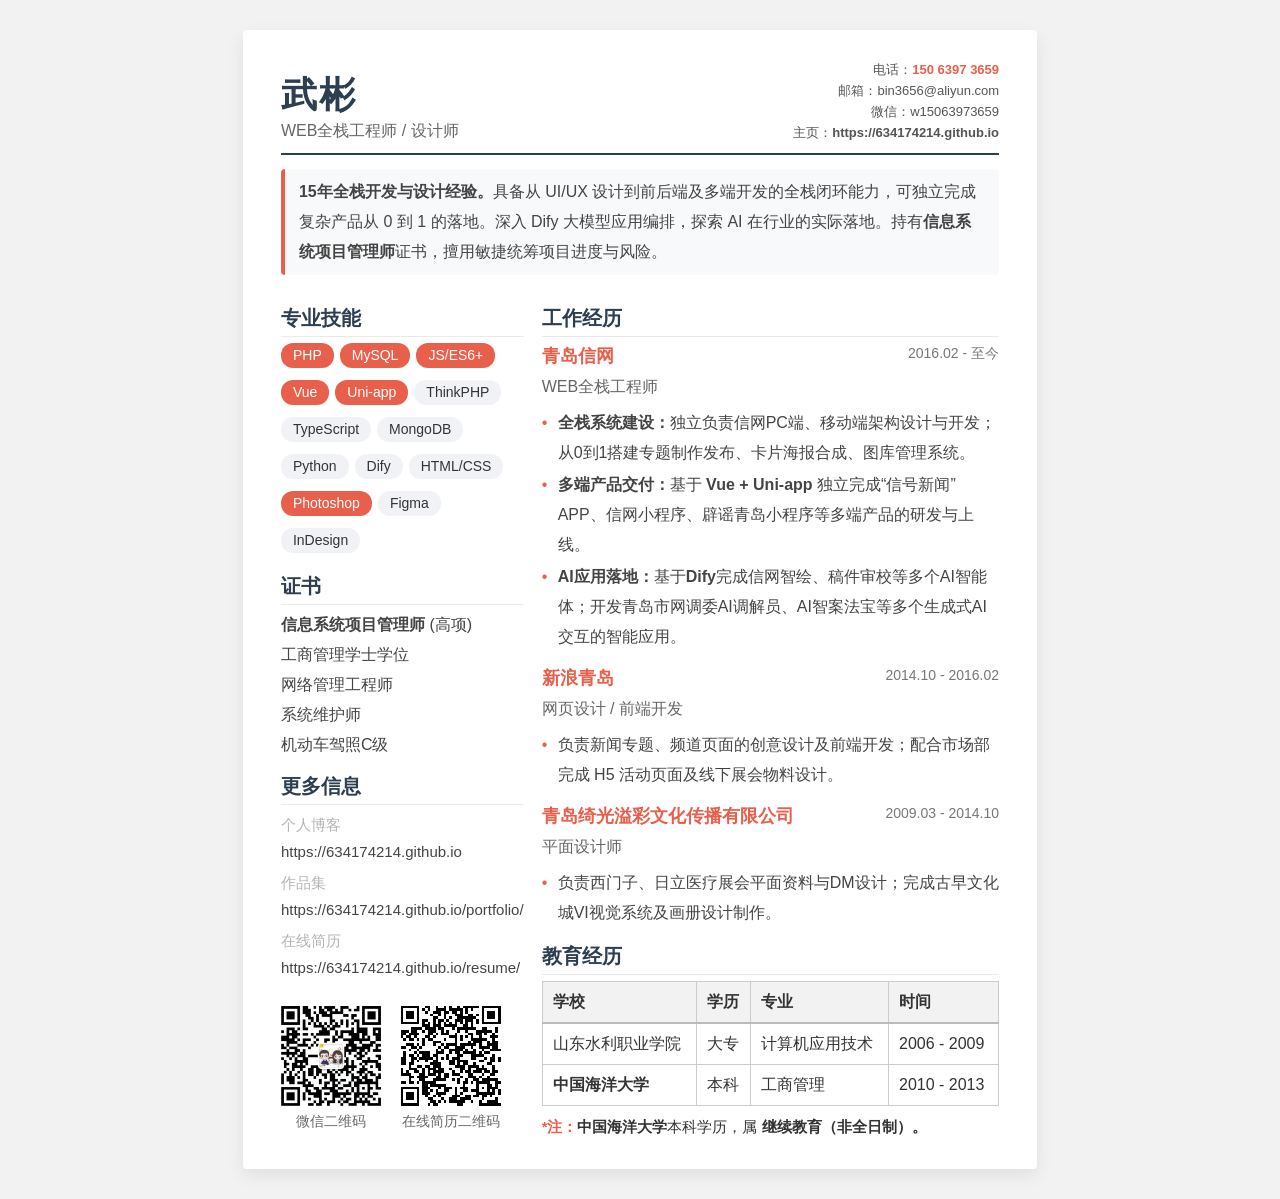
==== resume-print.html @ fe4f7863 "2026" ====
<!DOCTYPE html>
<html lang="zh-CN">
<head>
    <meta charset="UTF-8">
    <meta name="viewport" content="width=device-width, initial-scale=1.0">
    <title>武彬 - WEB全栈工程师</title>
    <style>
        /* 重置所有边距 */
        * {
            margin: 0;
            padding: 0;
            box-sizing: border-box;
        }
        img{
            display: block;
            width: 100%;
        }
        /* 屏幕显示环境 */
        body {
            background: #f2f2f2;
            display: flex;
            justify-content: center;
            padding: 30px 0;
            font-family: -apple-system, BlinkMacSystemFont, "Segoe UI", Roboto, "Helvetica Neue", Arial, sans-serif;
            line-height: 1.5;
            color: #333;
        }

        .page {
            background: #fff;
            width: 210mm;
            min-height: 297mm;
            padding: 8mm 10mm; 
            box-shadow: 0 6px 18px rgba(0,0,0,0.08);
            border-radius: 4px;
        }

        /* ------- 打印核心样式 ------- */
        @media print {
            body {
                background: #fff;
                padding: 0;
                margin: 0;
            }
            .page {
                box-shadow: none;
                border-radius: 0;
                width: 100%;
                min-height: 100vh;
                padding: 6mm 8mm; /* 牺牲一点点边距换大字 */
            }
            @page {
                margin: 0;
            }
        }

        /* ------- 布局组件 ------- */
        .header {
            display: flex;
            justify-content: space-between;
            align-items: flex-end;
            border-bottom: 2px solid #2c3e50;
            padding-bottom: 10px;
            margin-bottom: 14px;
        }
        .header h1 {
            font-size: 36px;
            font-weight: 600;
            color: #2c3e50;
            letter-spacing: 2px;
            margin: 0;
            line-height: 1;
        }
        .header .sub-title {
            font-size: 16px;
            color: #666;
            margin-top: 6px;
        }
        .header .contact {
            text-align: right;
            font-size: 13px; /* 联系方式略小一点，不影响简历核心展示 */
            color: #555;
            line-height: 1.6;
        }

        .summary {
            font-size: 16px;
            line-height: 30px;
            color: #444;
            background: #f8f9fa;
            padding: 8px 14px;
            border-radius: 4px;
            margin-bottom: 16px;
            border-left: 4px solid #e8604c;
        }

        .main-grid {
            display: flex;
            gap: 18px;
        }
        .left-col {
             flex: 1;
        }
        .right-col {
            flex: 3.5;
        }

        .section-title {
            font-size: 20px;
            font-weight: 600;
            color: #2c3e50;
            margin-top: 12px;
            margin-bottom: 6px;
            border-bottom: 1px solid #eaeaea;
            padding-bottom: 3px;
        }

        /* 技能标签 */
        .skill-tags {
            display: flex;
            flex-wrap: wrap;
            gap: 6px;
            margin-bottom: 6px;
        }
        .skill-tag {
            background: #f0f2f5;
            padding: 2px 12px;
            border-radius: 12px;
            font-size: 14px; /* 标签稍微缩小1px保证换行美观 */
            color: #333;
            margin-bottom: 6px;
        }
        .skill-tag.strong {
            background: #e8604c;
            color: #fff;
            font-weight: 500;
        }

        /* 信息列表 */
        .info-list {
            list-style: none;
            font-size: 16px;
            line-height: 1.8;
            color: #444;
        }
        .info-list li {
            margin-bottom: 1px;
        }

        /* 更多信息区（含二维码优化） */
        .more-info {
            font-size: 15px;
            line-height: 1.8;
        }
        .more-info dt {
            color: #b4b4b4;
            margin-top: 4px;
        }
        .more-info dd {
            margin-left: 0;
            color: #444;
        }
        .more-info dd img {
            display: block;
            width: 100px;
            height: 100px;
            margin-top: 4px;
            border-radius: 6px;
            border: 1px solid #ddd;
        }
        .wechat-tip {
            font-size: 12px;
            color: #999;
            margin-top: 2px;
            margin-bottom: 8px;
            display: none;
        }

        /* 工作经历 */
        .job-item {
            margin-bottom: 13px;
        }
        .job-header {
            display: flex;
            justify-content: space-between;
            font-weight: 600;
            font-size: 18px;
            color: #222;
        }
        .job-header .company {
            color: #e8604c;
        }
        .job-header .time {
            font-weight: 400;
            font-size: 14px;
            color: #777;
        }
        .job-do {
            font-size: 16px;
            color: #666;
            padding: 5px 0 6px 0;
        }
        .job-desc {
            font-size: 16px;
            line-height: 30px;
            color: #444;
            margin-top: 3px;
            list-style: none;
            padding-left: 0;
        }
        .job-desc li {
            position: relative;
            padding-left: 16px;
            margin-bottom: 2px;
        }
        .job-desc li::before {
            content: "•";
            position: absolute;
            left: 0;
            color: #e8604c;
        }
        .main-color{
            color: #e8604c;
        }

        /* --- 教育经历表格：带边框 + 灰色底 --- */
        .info-table {
            width: 100%;
            border-collapse: collapse; /* 合并双线为单线，更干净 */
            font-size: 16px;
            margin-top: 6px;
            border: 1px solid #ccc; /* 表格最外层黑框 */
        }
        
        .info-table th,
        .info-table td {
            border: 1px solid #ccc; /* 所有单元格边框 */
            padding: 8px 10px;      /* 单元格内部留白，防止字挨着框 */
            text-align: left;       /* 内容左对齐 */
        }

        .info-table th {
            background: #f2f2f2;    /* 表头浅灰色底 */
            font-weight: 600;
            color: #333;
            border-bottom: 2px solid #bbb; /* 表头下边框稍微加粗一点，区分表头 */
        }

        .qr-code-box{
            width: 100%;
            display: flex;
            gap: 20px;
            justify-content: flex-start;
            padding-top: 25px;
        }
        .qr-item{
            flex: 0 0 100px;
        }
        .qr-item p{
            text-align: center;
            color: #666;
            font-size: 14px;
            padding-top: 5px;
        }
        .tips{
            font-size: 15px;
            margin-top: 10px;
        }

        /* 移动端适配 */
        @media screen and (max-width: 800px) {
            body { padding: 0; }
            .page { width: 100%; min-height: auto; border-radius: 0; padding: 15px; }
            .main-grid { flex-direction: column; gap: 10px; }
            .left-col, .right-col { flex: 1; }
        }
    </style>
</head>
<body>
    <div class="page">
        <!-- 头部 -->
        <div class="header">
            <div>
                <h1>武彬</h1>
                <div class="sub-title">WEB全栈工程师 / 设计师</div>
            </div>
            <div class="contact">
                电话：<strong class="main-color">150 6397 3659</strong><br>
                邮箱：bin3656@aliyun.com<br>
                微信：w15063973659<br>
                主页：<strong>https://634174214.github.io</strong>
            </div>
        </div>

        <!-- 总结 -->
        <div class="summary">
            <b><span id="has-worked-year"></span>年全栈开发与设计经验。</b>具备从 UI/UX 设计到前后端及多端开发的全栈闭环能力，可独立完成复杂产品从 0 到 1 的落地。深入 Dify 大模型应用编排，探索 AI 在行业的实际落地。持有<b>信息系统项目管理师</b>证书，擅用敏捷统筹项目进度与风险。
        </div>

        <div class="main-grid">
            <!-- 左侧：技能/证书/联系 -->
            <div class="left-col">
                <div class="section-title">专业技能</div>
                <div class="skill-tags">
                    <span class="skill-tag strong">PHP</span>
                    <span class="skill-tag strong">MySQL</span>
                    <span class="skill-tag strong">JS/ES6+</span>
                    <span class="skill-tag strong">Vue</span>
                    <span class="skill-tag strong">Uni-app</span>
                    <span class="skill-tag">ThinkPHP</span>
                    <span class="skill-tag">TypeScript</span>
                    <span class="skill-tag">MongoDB</span>
                    <span class="skill-tag">Python</span>
                    <span class="skill-tag">Dify</span>
                    <span class="skill-tag">HTML/CSS</span>
                    <span class="skill-tag strong">Photoshop</span>
                    <span class="skill-tag">Figma</span>
                    <span class="skill-tag">InDesign</span>
                </div>

                <div class="section-title">证书</div>
                <ul class="info-list">
                    <li><b>信息系统项目管理师</b> (高项)</li>
                    <li>工商管理学士学位</li>
                    <li>网络管理工程师</li>
                    <li>系统维护师</li>
                    <li>机动车驾照C级</li>
                </ul>

                <div class="section-title">更多信息</div>
                <dl class="more-info">
                    <dt>个人博客</dt>
                    <dd>https://634174214.github.io</dd>
                    <dt>作品集</dt>
                    <dd>https://634174214.github.io/portfolio/</dd>
                    <dt>在线简历</dt>
                    <dd>https://634174214.github.io/resume/</dd>
                </dl>
                <div class="qr-code-box">
                    <div class="qr-item">
                        <div class="imgbox">
                            <img src="img/mywx-qrcode.png" alt="微信二维码">
                        </div>
                        <p>微信二维码</p>
                    </div>
                    <div class="qr-item">
                        <div class="imgbox" id="resume-qrcode">
                            
                        </div>
                        <p>在线简历二维码</p>
                    </div>
                </div>
            </div>

            <!-- 右侧：工作经历 -->
            <div class="right-col">
                <div class="section-title">工作经历</div>
                
                <div class="job-item">
                    <div class="job-header">
                        <span class="company">青岛信网</span>
                        <span class="time">2016.02 - 至今</span>
                    </div>
                    <div class="job-do">WEB全栈工程师</div>
                    <ul class="job-desc">
                        <li><b>全栈系统建设：</b>独立负责信网PC端、移动端架构设计与开发；从0到1搭建专题制作发布、卡片海报合成、图库管理系统。</li>
                        <li><b>多端产品交付：</b>基于 <b>Vue + Uni-app</b> 独立完成“信号新闻”APP、信网小程序、辟谣青岛小程序等多端产品的研发与上线。</li>
                        <li><b>AI应用落地：</b>基于<strong>Dify</strong>完成信网智绘、稿件审校等多个AI智能体；开发青岛市网调委AI调解员、AI智案法宝等多个生成式AI交互的智能应用。</li>
                    </ul>
                </div>

                <div class="job-item">
                    <div class="job-header">
                        <span class="company">新浪青岛</span>
                        <span class="time">2014.10 - 2016.02</span>
                    </div>
                    <div class="job-do">网页设计 / 前端开发</div>
                    <ul class="job-desc">
                        <li>负责新闻专题、频道页面的创意设计及前端开发；配合市场部完成 H5 活动页面及线下展会物料设计。</li>
                    </ul>
                </div>

                <div class="job-item">
                    <div class="job-header">
                        <span class="company">青岛绮光溢彩文化传播有限公司</span>
                        <span class="time">2009.03 - 2014.10</span>
                    </div>
                    <div class="job-do">平面设计师</div>
                    <ul class="job-desc">
                        <li>负责西门子、日立医疗展会平面资料与DM设计；完成古早文化城VI视觉系统及画册设计制作。</li>
                    </ul>
                </div>

                <div class="section-title">教育经历</div>
                <table class="info-table">
                    <thead>
                        <tr>
                            <th>学校</th>
                            <th>学历</th>
                            <th>专业</th>
                            <th>时间</th>
                        </tr>
                    </thead>
                    <tbody>
                        <tr>
                            <td>山东水利职业学院</td>
                            <td>大专</td>
                            <td>计算机应用技术</td>
                            <td>2006 - 2009</td>
                        </tr>
                        <tr>
                            <td><b>中国海洋大学</b></td>
                            <td>本科</td>
                            <td>工商管理</td>
                            <td>2010 - 2013</td>
                        </tr>
                    </tbody>
                </table>
                <div class="tips">
                    <strong class="main-color">*注：</strong><strong>中国海洋大学</strong>本科学历，属 <strong>继续教育（非全日制）。</strong> 
                </div>
            </div>
        </div>
    </div>

    <script src="lib/qrcode.min.js"></script>
    <script>
        new QRCode(document.getElementById('resume-qrcode'), {
            text: 'https://634174214.github.io/resume/',
            width: 100,
            height: 100
        });
        const start = 2011;
        const nowYear = new Date().getFullYear();
        document.getElementById('has-worked-year').innerHTML = nowYear - start;
    </script>
</body>
</html>
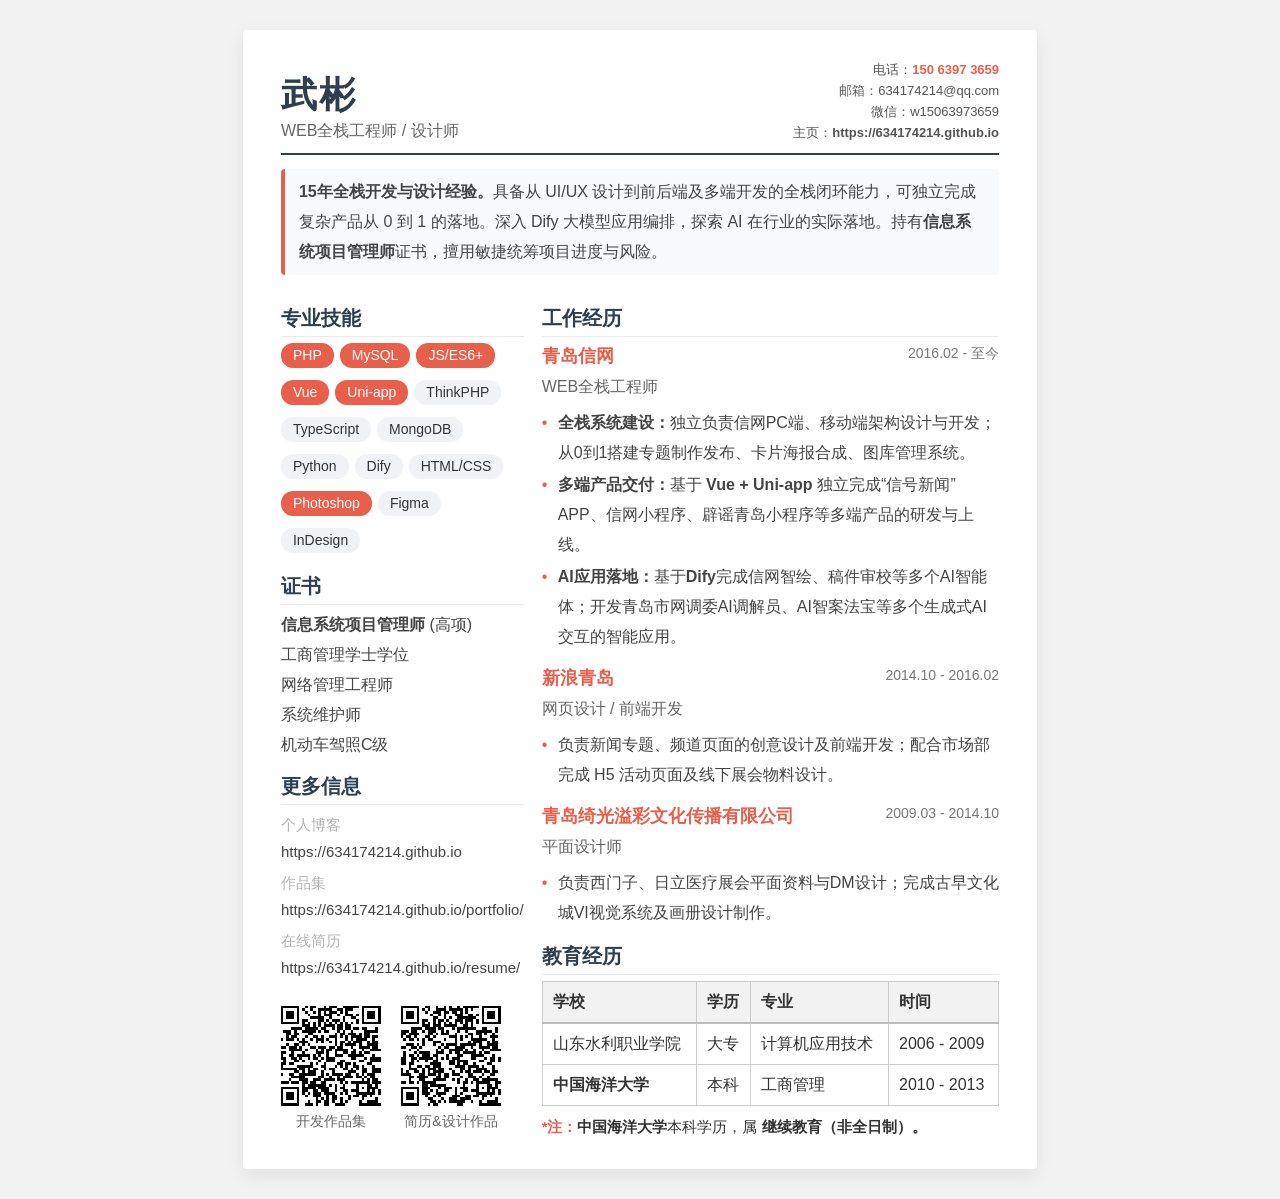
==== commit 5b2ebc96: "加链接" ====
--- a/resume-print.html
+++ b/resume-print.html
@@ -286,7 +286,7 @@
             </div>
             <div class="contact">
                 电话：<strong class="main-color">150 6397 3659</strong><br>
-                邮箱：bin3656@aliyun.com<br>
+                邮箱：634174214@qq.com<br>
                 微信：w15063973659<br>
                 主页：<strong>https://634174214.github.io</strong>
             </div>
@@ -338,16 +338,12 @@
                 </dl>
                 <div class="qr-code-box">
                     <div class="qr-item">
-                        <div class="imgbox">
-                            <img src="img/mywx-qrcode.png" alt="微信二维码">
-                        </div>
-                        <p>微信二维码</p>
+                        <div class="imgbox" id="portfolio-qrcode"></div>
+                        <p>开发作品集</p>
                     </div>
                     <div class="qr-item">
-                        <div class="imgbox" id="resume-qrcode">
-                            
-                        </div>
-                        <p>在线简历二维码</p>
+                        <div class="imgbox" id="resume-qrcode"></div>
+                        <p>简历&设计作品</p>
                     </div>
                 </div>
             </div>
@@ -430,6 +426,11 @@
             width: 100,
             height: 100
         });
+        new QRCode(document.getElementById('portfolio-qrcode'), {
+            text: 'https://634174214.github.io/portfolio/',
+            width: 100,
+            height: 100
+        });
         const start = 2011;
         const nowYear = new Date().getFullYear();
         document.getElementById('has-worked-year').innerHTML = nowYear - start;
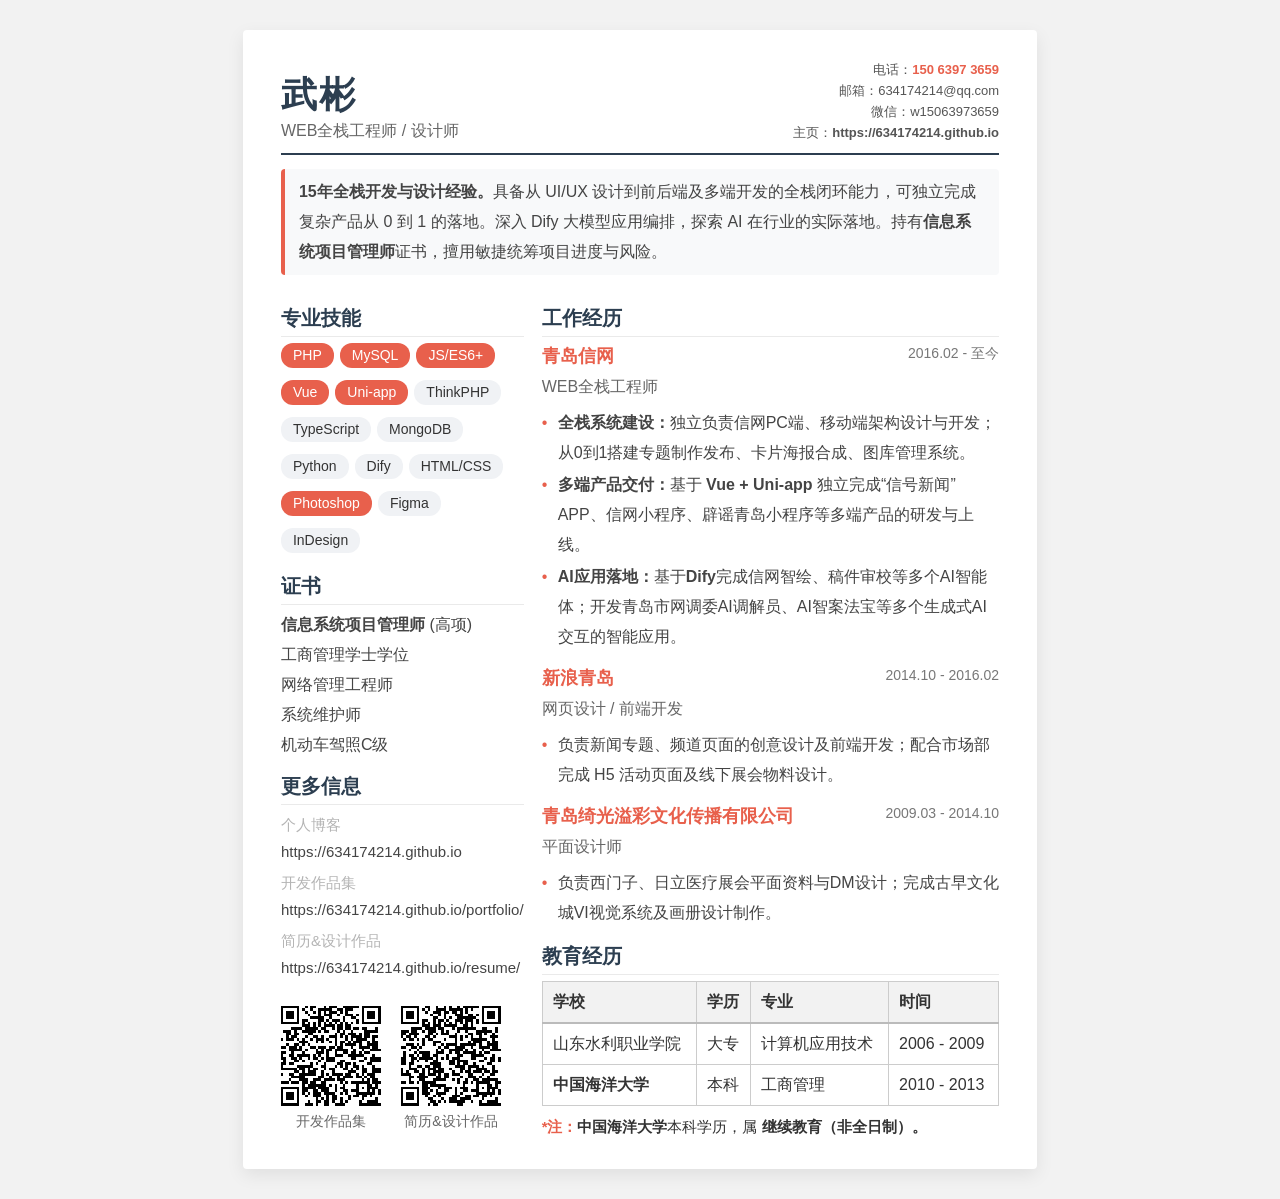
==== commit 33d3b5b7: "update" ====
--- a/resume-print.html
+++ b/resume-print.html
@@ -331,9 +331,9 @@
                 <dl class="more-info">
                     <dt>个人博客</dt>
                     <dd>https://634174214.github.io</dd>
-                    <dt>作品集</dt>
+                    <dt>开发作品集</dt>
                     <dd>https://634174214.github.io/portfolio/</dd>
-                    <dt>在线简历</dt>
+                    <dt>简历&设计作品</dt>
                     <dd>https://634174214.github.io/resume/</dd>
                 </dl>
                 <div class="qr-code-box">
